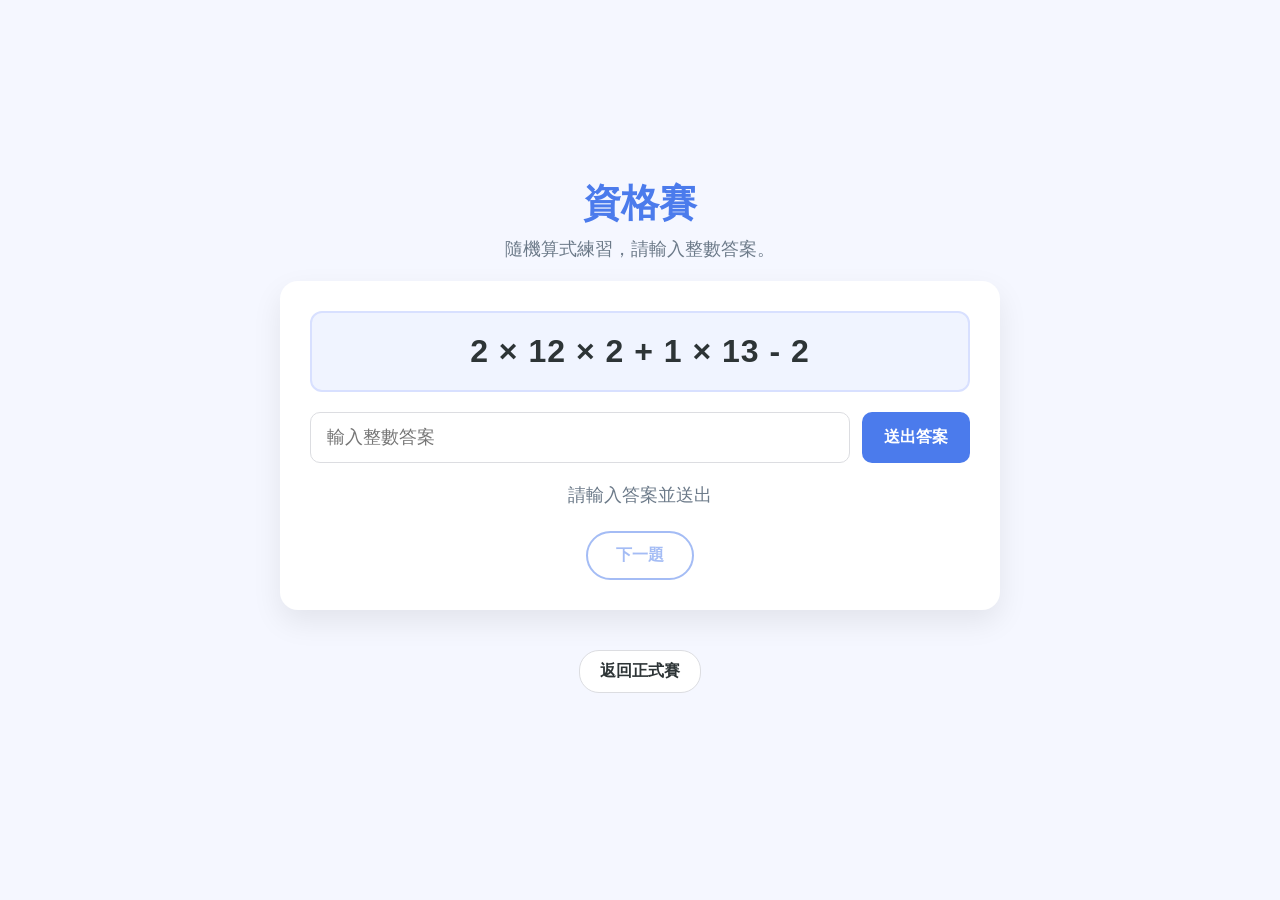
==== qualifier.html @ 54d17359 "增加資格賽" ====
<!DOCTYPE html>
<html lang="zh-TW">
<head>
    <meta charset="UTF-8">
    <meta name="viewport" content="width=device-width, initial-scale=1.0">
    <title>資格賽 | Equation Pyramid</title>
    <link rel="stylesheet" href="qualifier.css">
</head>
<body>
    <main class="qualifier">
        <header class="qualifier-header">
            <h1>資格賽</h1>
            <p>隨機算式練習，請輸入整數答案。</p>
        </header>

        <section class="card">
            <div class="equation" id="equationText">--</div>

            <div class="input-row">
                <input type="text" id="answerInput" placeholder="輸入整數答案" inputmode="numeric" />
                <button id="checkBtn">送出答案</button>
            </div>

            <div class="status" id="statusMessage">請輸入答案並送出</div>

            <div class="controls">
                <button id="nextBtn" disabled>下一題</button>
            </div>
        </section>

        <footer class="qualifier-footer">
            <a class="page-link" href="index.html">返回正式賽</a>
        </footer>
    </main>

    <script src="qualifier.js"></script>
</body>
</html>
---- qualifier.css ----
* {
    margin: 0;
    padding: 0;
    box-sizing: border-box;
}

:root {
    --primary: #4b7bec;
    --accent: #20bf6b;
    --danger: #eb3b5a;
    --bg: #f5f7ff;
    --text: #2d3436;
    --muted: #6c7a89;
    --card: #ffffff;
}

body {
    font-family: 'Microsoft JhengHei', 'PingFang TC', sans-serif;
    background: var(--bg);
    color: var(--text);
    min-height: 100vh;
    display: flex;
    justify-content: center;
    align-items: center;
    padding: 30px 15px 60px;
}

.qualifier {
    width: 100%;
    max-width: 720px;
    display: flex;
    flex-direction: column;
    align-items: center;
    gap: 20px;
}

.qualifier-header {
    text-align: center;
}

.qualifier-header h1 {
    font-size: 2.4rem;
    color: var(--primary);
    margin-bottom: 8px;
}

.qualifier-header p {
    color: var(--muted);
    font-size: 1.1rem;
}

.card {
    width: 100%;
    background: var(--card);
    padding: 30px;
    border-radius: 18px;
    box-shadow: 0 12px 30px rgba(0, 0, 0, 0.08);
    display: flex;
    flex-direction: column;
    gap: 20px;
}

.equation {
    font-size: 2rem;
    font-weight: bold;
    text-align: center;
    padding: 20px;
    border-radius: 12px;
    background: #f0f4ff;
    border: 2px solid #d8e0ff;
    letter-spacing: 1px;
}

.input-row {
    display: flex;
    gap: 12px;
}

.input-row input {
    flex: 1;
    padding: 14px 16px;
    border-radius: 10px;
    border: 1px solid #dcdde1;
    font-size: 1.1rem;
}

.input-row button {
    padding: 14px 22px;
    background: var(--primary);
    color: white;
    border: none;
    border-radius: 10px;
    font-size: 1rem;
    font-weight: bold;
    cursor: pointer;
    transition: all 0.2s ease;
}

.input-row button:hover {
    transform: translateY(-1px);
    background: #3867d6;
}

.status {
    text-align: center;
    font-size: 1.1rem;
    color: var(--muted);
    min-height: 28px;
}

.status.success {
    color: var(--accent);
    font-weight: bold;
}

.status.error {
    color: var(--danger);
    font-weight: bold;
}

.controls {
    display: flex;
    justify-content: center;
}

.controls button {
    padding: 12px 28px;
    border: 2px solid var(--primary);
    background: transparent;
    color: var(--primary);
    border-radius: 30px;
    font-size: 1rem;
    font-weight: bold;
    cursor: pointer;
    transition: all 0.2s ease;
}

.controls button:disabled {
    opacity: 0.5;
    cursor: not-allowed;
}

.controls button:not(:disabled):hover {
    background: var(--primary);
    color: white;
}

.qualifier-footer {
    margin-top: 20px;
}

.page-link {
    display: inline-block;
    padding: 10px 20px;
    border-radius: 20px;
    text-decoration: none;
    background: white;
    border: 1px solid #dcdde1;
    color: var(--text);
    font-weight: bold;
    transition: all 0.2s ease;
}

.page-link:hover {
    border-color: var(--primary);
    color: var(--primary);
}

@media (max-width: 640px) {
    .input-row {
        flex-direction: column;
    }

    .equation {
        font-size: 1.6rem;
    }
}
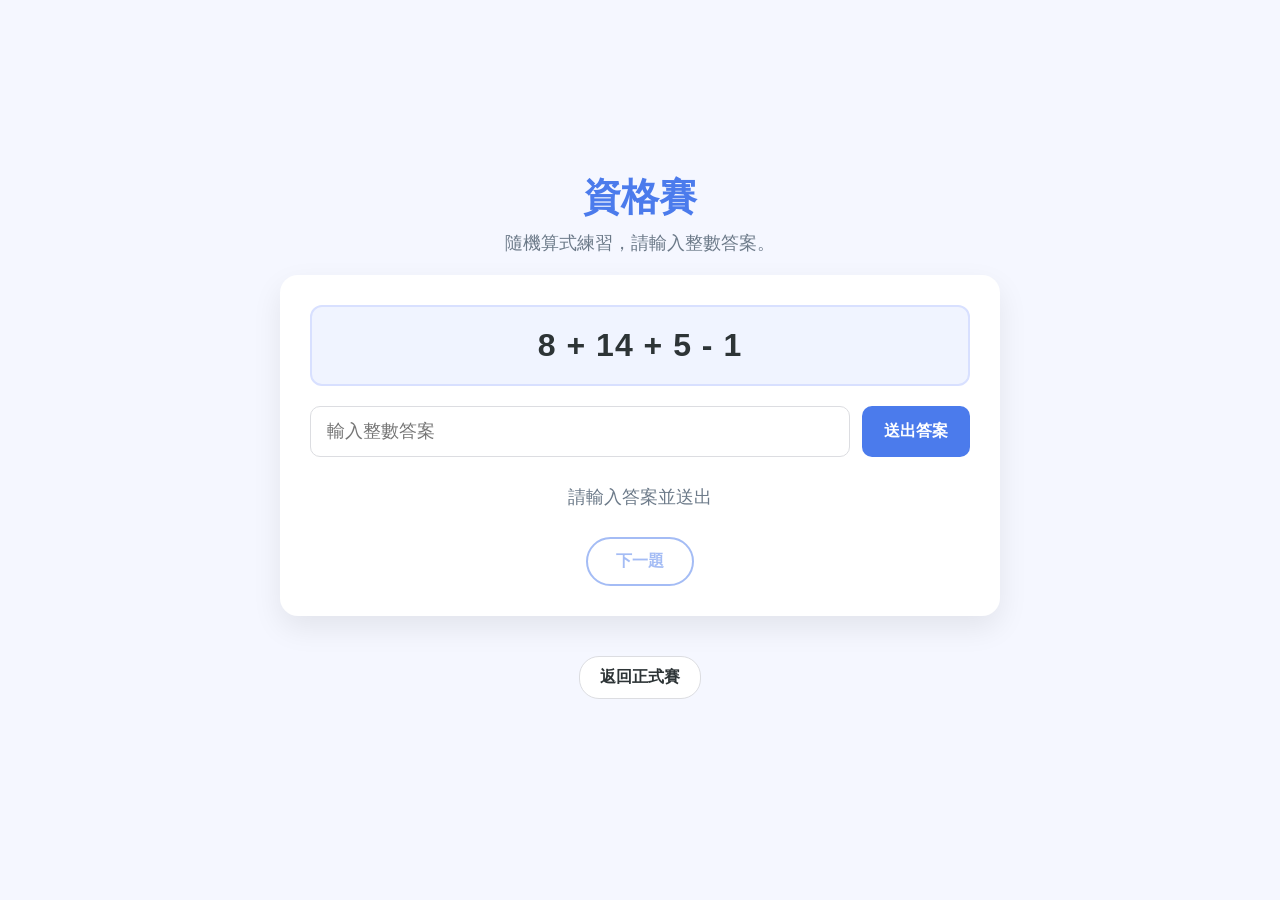
==== commit 242e5aa8: "小調整一些東西 - 時間從3分調整為1分半 - 優化資格賽正確/錯誤訊息並且增加音效 - 補log資訊" ====
--- a/qualifier.html
+++ b/qualifier.html
@@ -33,6 +33,9 @@
         </footer>
     </main>
 
+    <audio id="correctSound" src="./sound/correct.mp3" preload="auto"></audio>
+    <audio id="incorrectSound" src="./sound/incorrect.mp3" preload="auto"></audio>
+
     <script src="qualifier.js"></script>
 </body>
 </html>
--- a/qualifier.css
+++ b/qualifier.css
@@ -106,16 +106,46 @@
     font-size: 1.1rem;
     color: var(--muted);
     min-height: 28px;
+    border-radius: 12px;
+    padding: 8px 0;
+    transition: all 0.2s ease;
 }
 
 .status.success {
-    color: var(--accent);
-    font-weight: bold;
+    font-size: 1.8rem;
+    font-weight: bold;
+    color: #fff;
+    background: linear-gradient(135deg, #20bf6b, #0fb357);
+    padding: 18px 24px;
+    border-radius: 14px;
+    box-shadow: 0 4px 16px rgba(32, 191, 107, 0.45);
+    animation: popIn 0.3s cubic-bezier(0.175, 0.885, 0.32, 1.275);
+    letter-spacing: 1px;
 }
 
 .status.error {
-    color: var(--danger);
-    font-weight: bold;
+    font-size: 1.8rem;
+    font-weight: bold;
+    color: #fff;
+    background: linear-gradient(135deg, #eb3b5a, #c0392b);
+    padding: 18px 24px;
+    border-radius: 14px;
+    box-shadow: 0 4px 16px rgba(235, 59, 90, 0.45);
+    animation: shake 0.4s ease;
+    letter-spacing: 1px;
+}
+
+@keyframes popIn {
+    0%   { transform: scale(0.7); opacity: 0; }
+    100% { transform: scale(1);   opacity: 1; }
+}
+
+@keyframes shake {
+    0%, 100% { transform: translateX(0); }
+    20%       { transform: translateX(-8px); }
+    40%       { transform: translateX(8px); }
+    60%       { transform: translateX(-6px); }
+    80%       { transform: translateX(6px); }
 }
 
 .controls {
